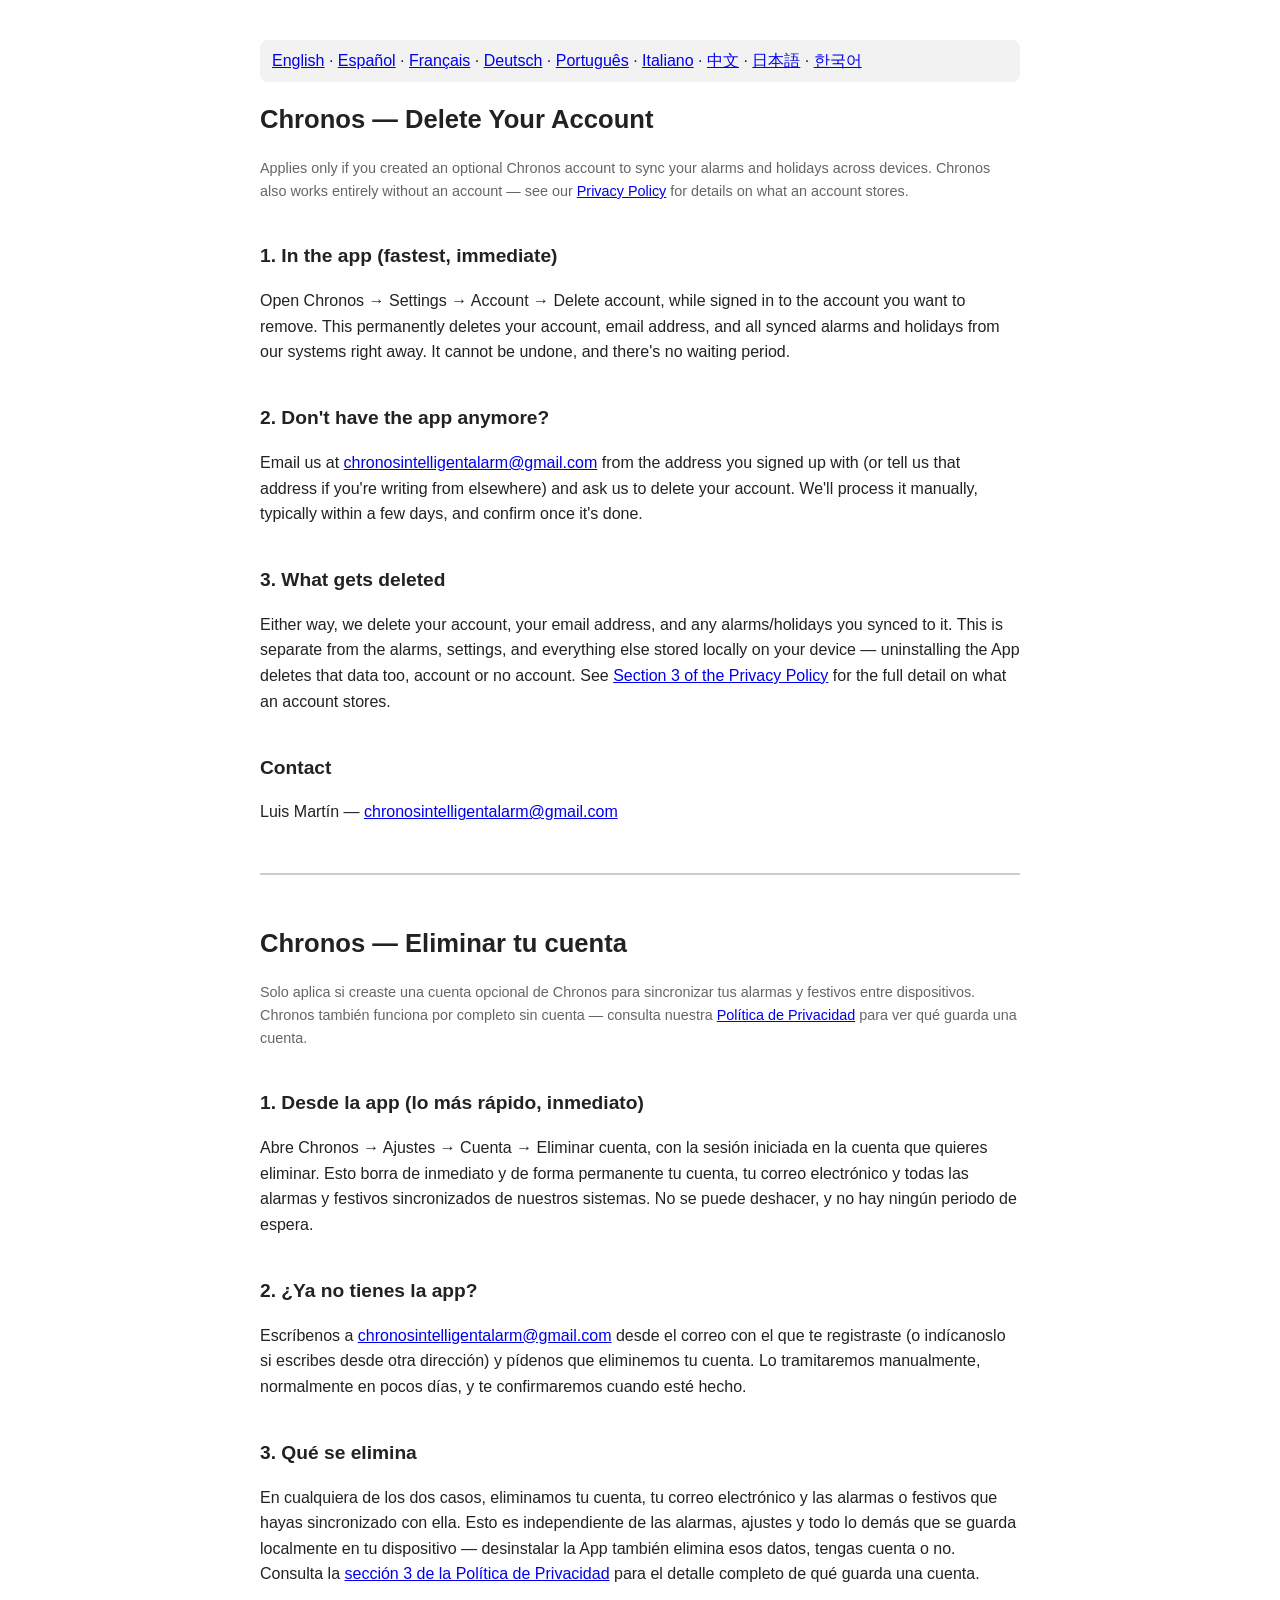
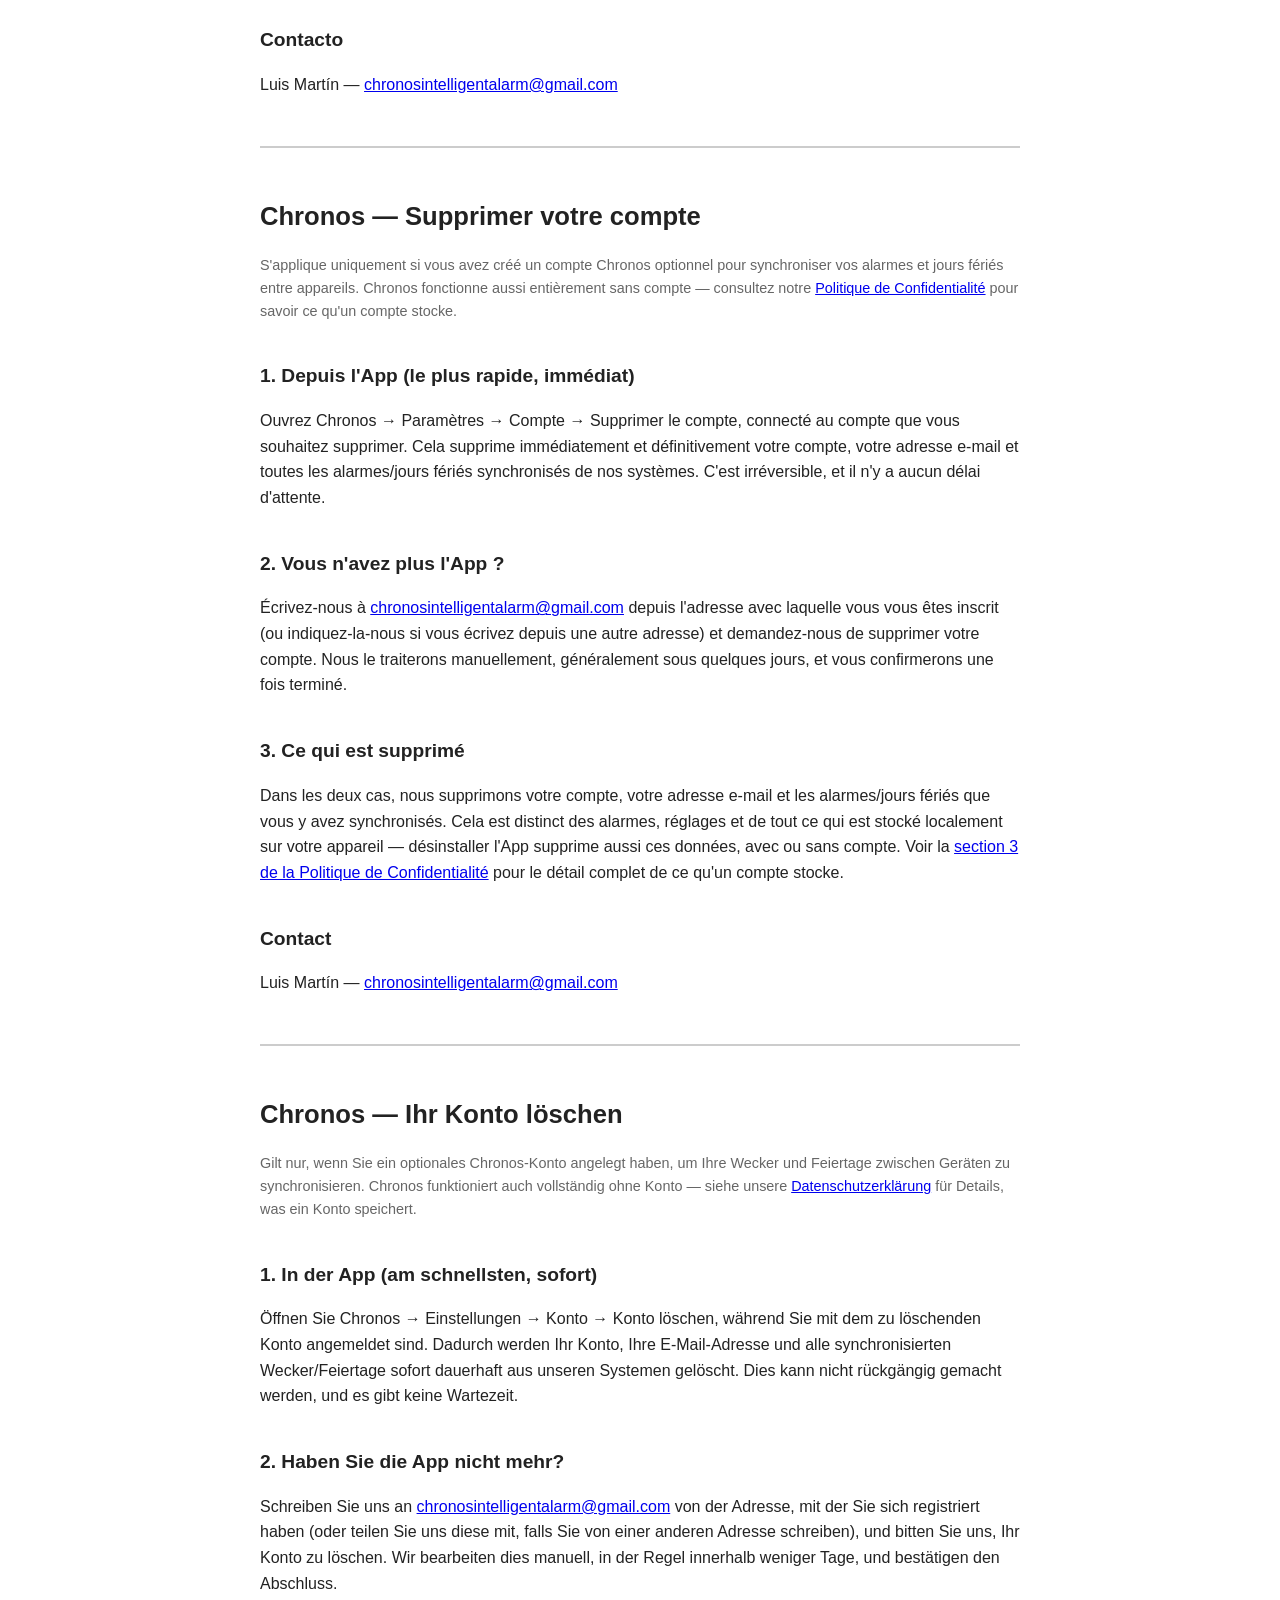
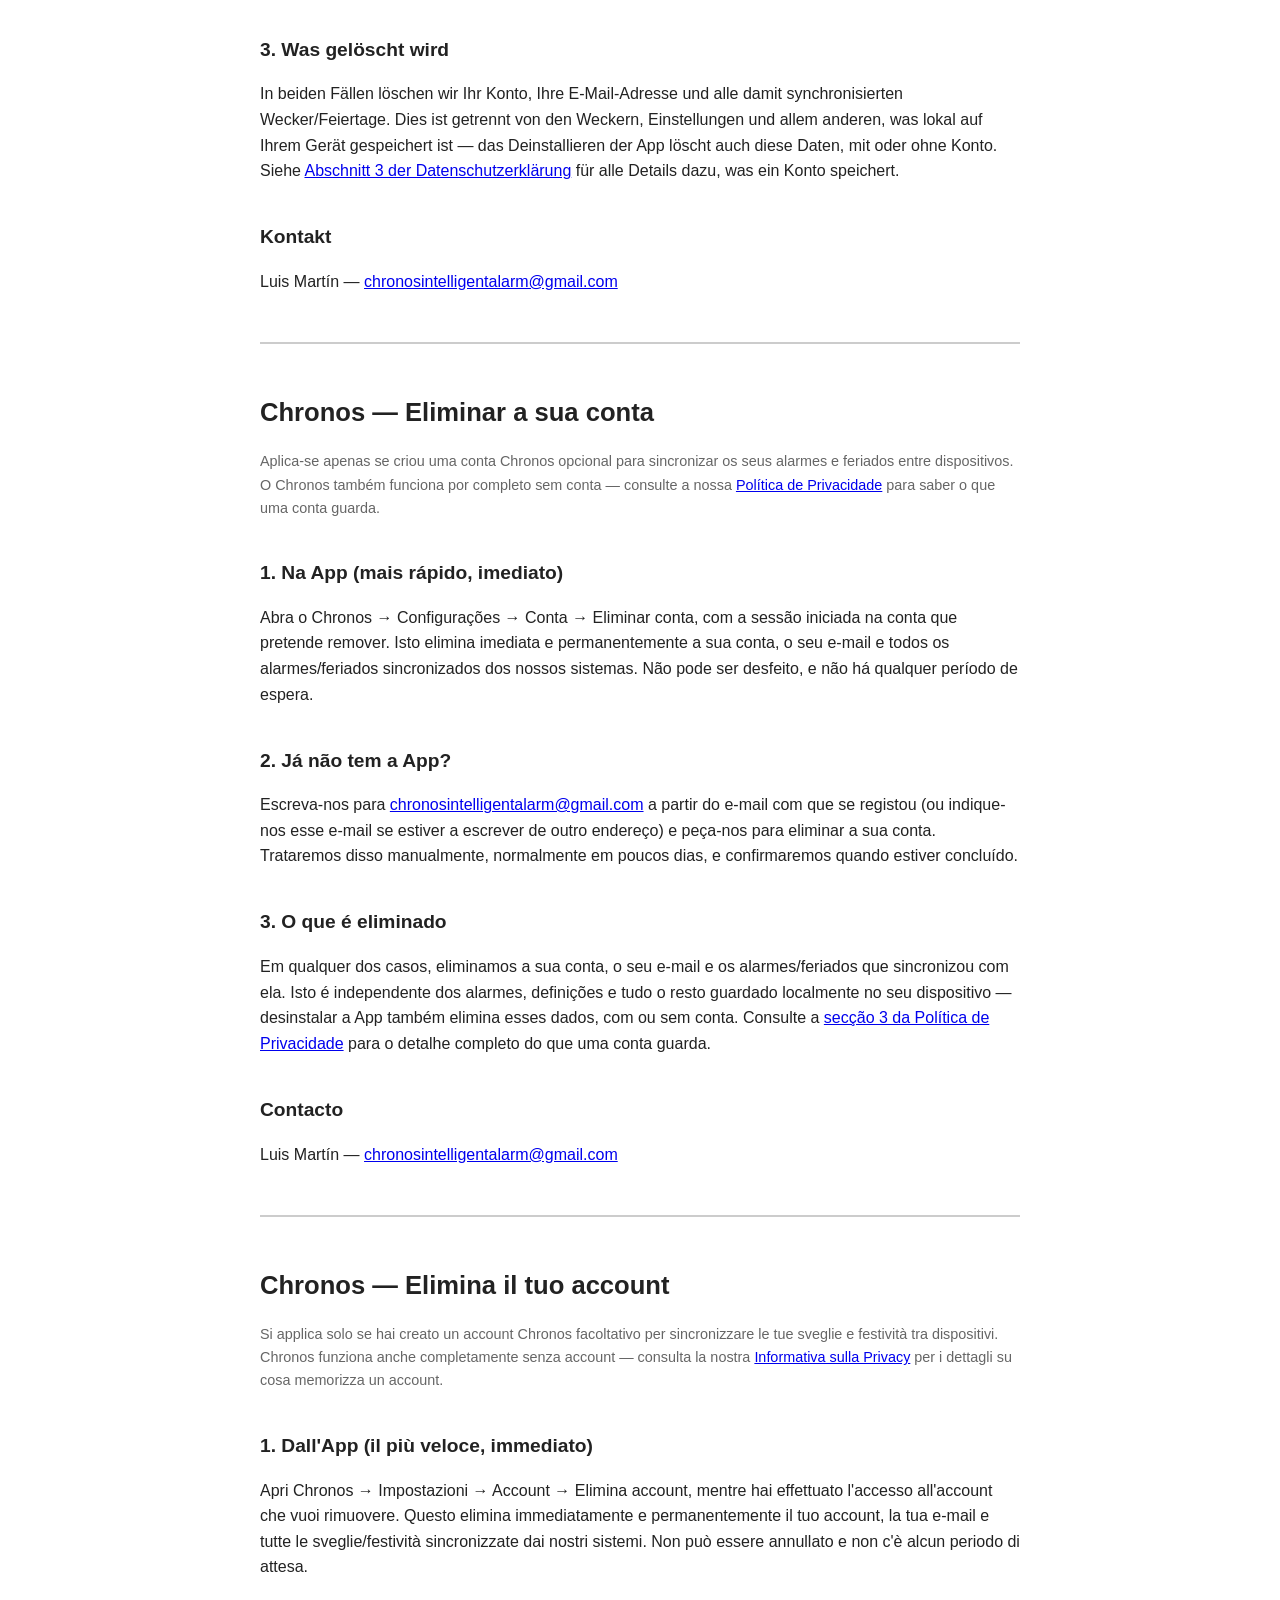
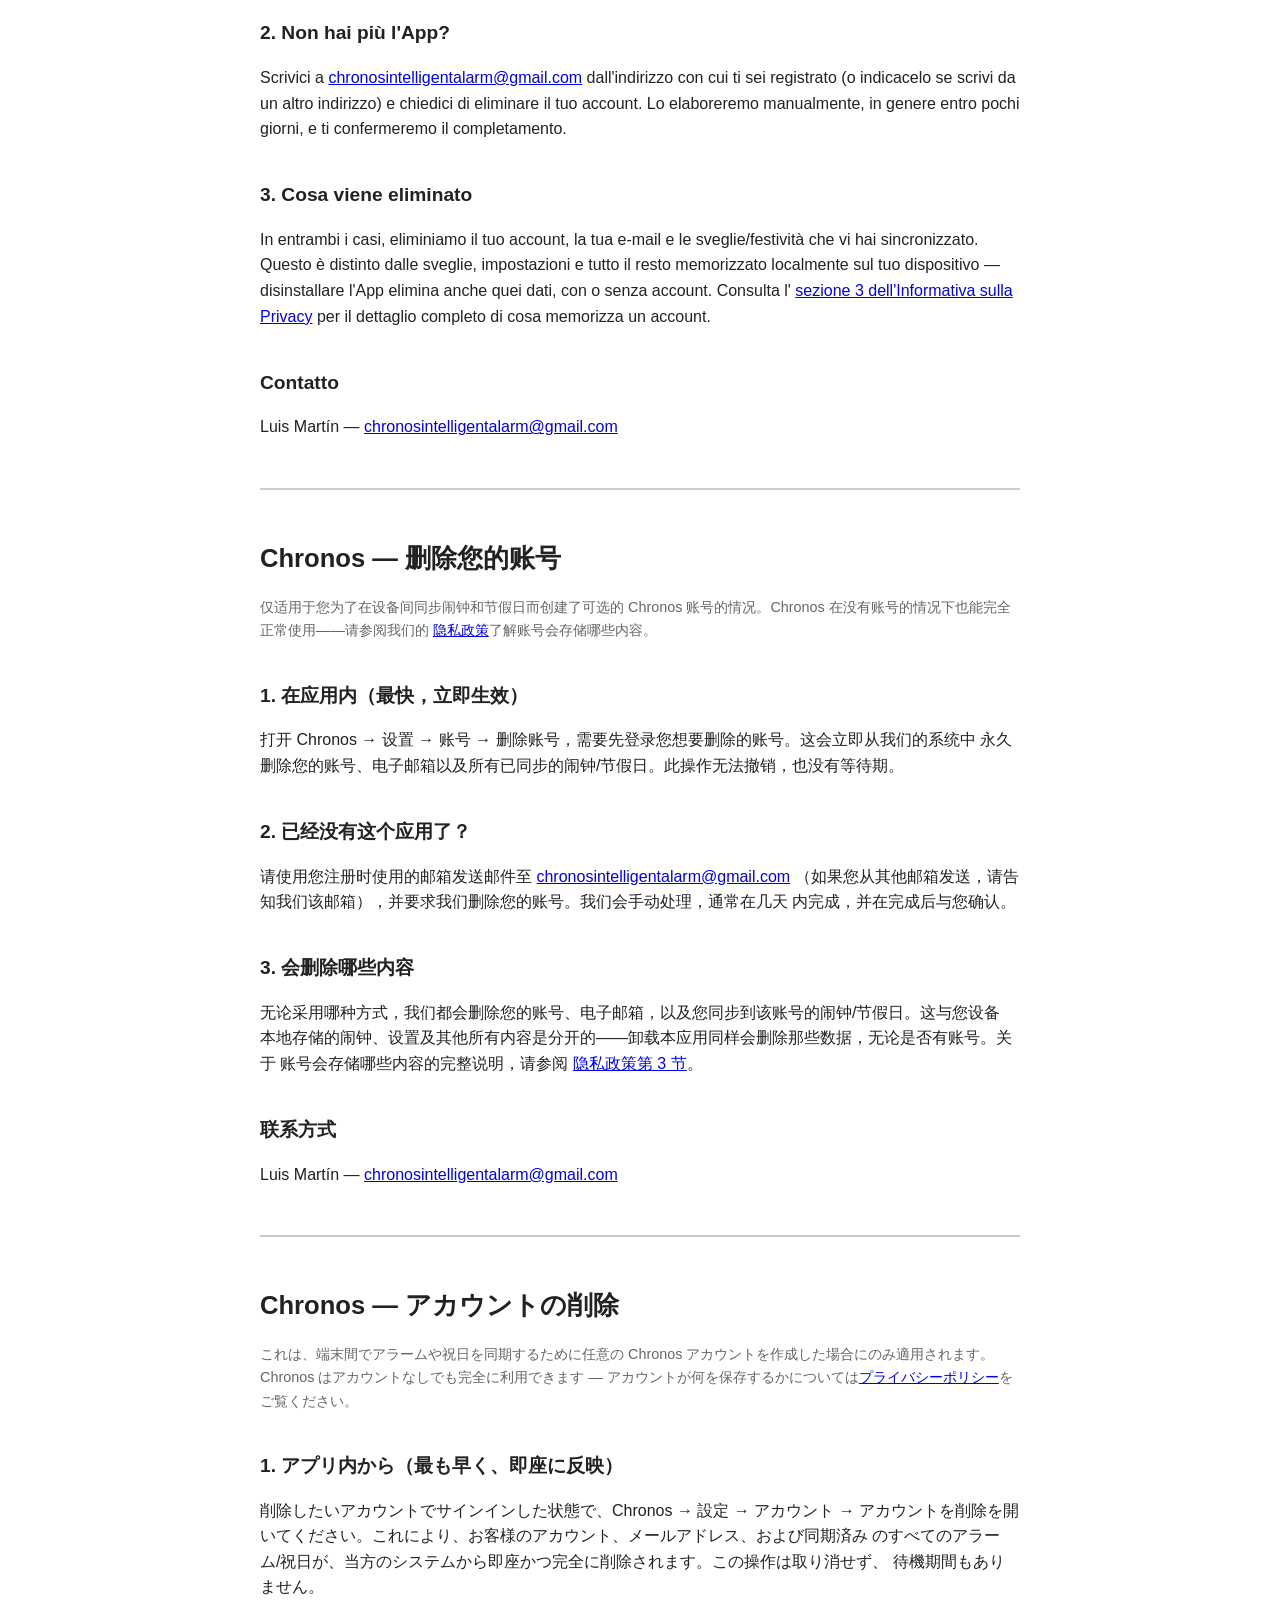
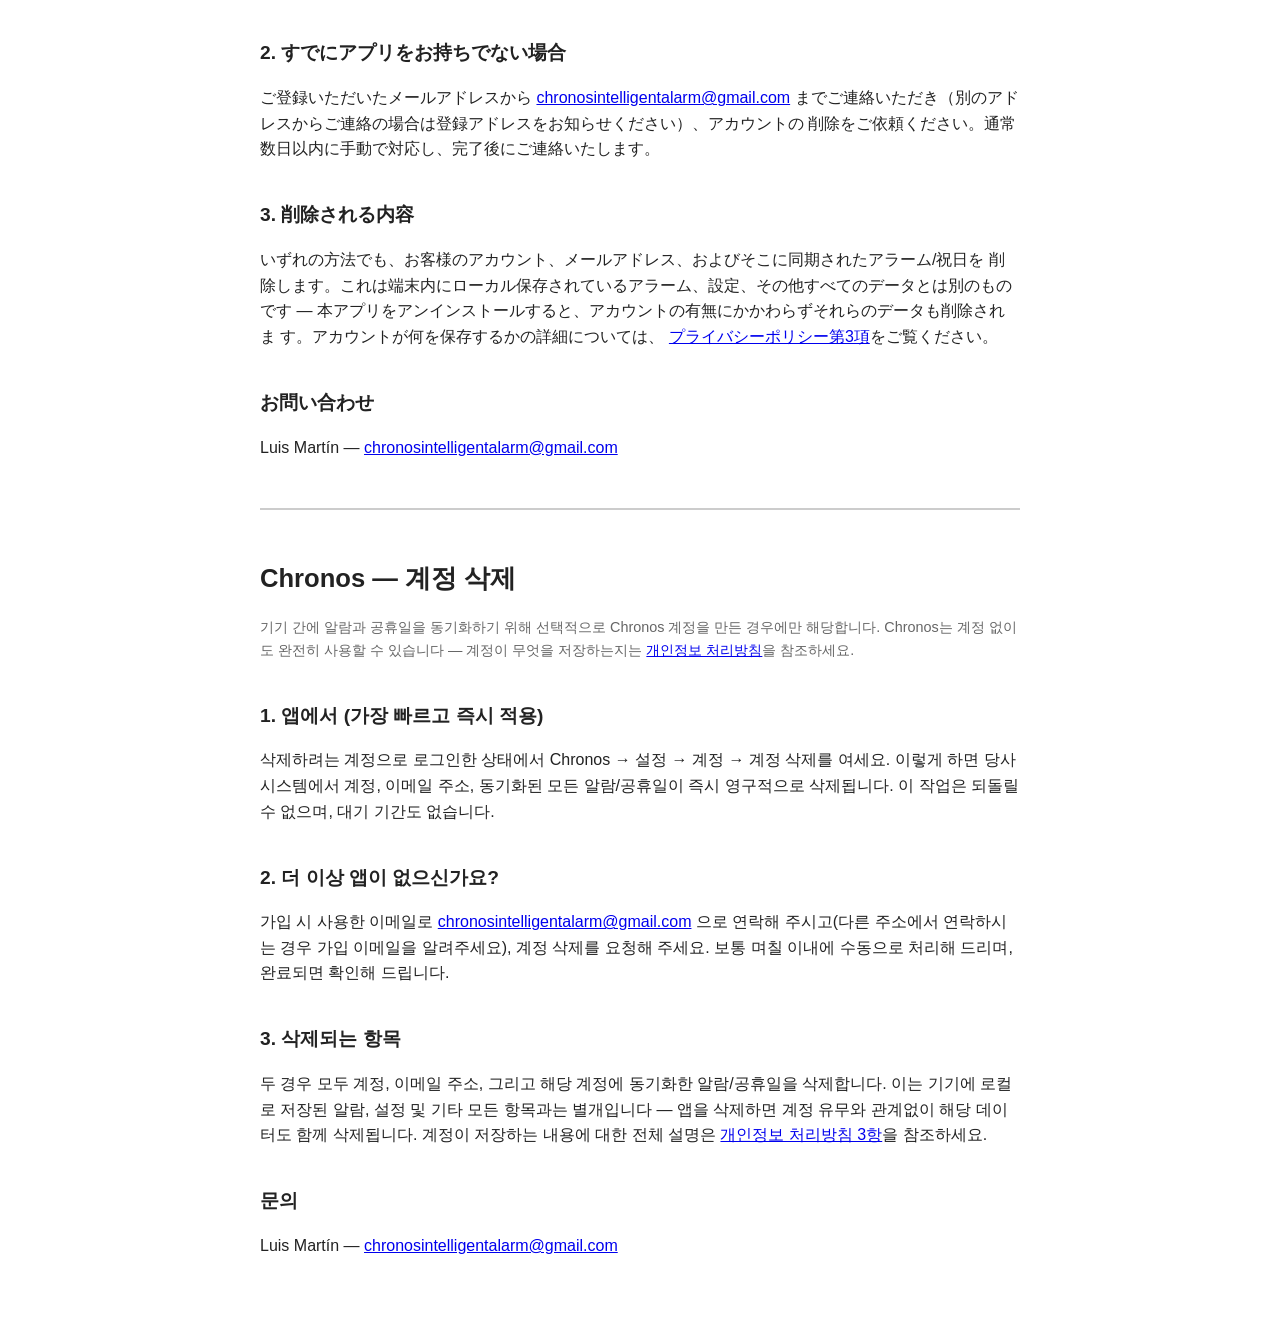
==== delete-account.html @ 92b8c041 "Add account-deletion instructions page (all 9 languages) For Play Console's 'account deletion URL' D" ====
<!DOCTYPE html>
<html lang="en">
<head>
<meta charset="utf-8">
<meta name="viewport" content="width=device-width, initial-scale=1">
<title>Chronos — Delete Your Account</title>
<style>
  body { font-family: -apple-system, "Segoe UI", Roboto, "Hiragino Sans", "Noto Sans CJK SC", sans-serif;
         max-width: 760px; margin: 0 auto; padding: 24px 16px 64px; line-height: 1.6; color: #222; }
  h1 { font-size: 1.6em; } h2 { font-size: 1.2em; margin-top: 2em; }
  .lang-nav { background: #f2f2f2; padding: 8px 12px; border-radius: 8px; position: sticky; top: 0; }
  hr.divider { margin: 48px 0; border: none; border-top: 2px solid #ccc; }
  .muted { color: #666; font-size: 0.9em; }
</style>
</head>
<body>

<p class="lang-nav">
  <a href="#en">English</a> · <a href="#es">Español</a> · <a href="#fr">Français</a> ·
  <a href="#de">Deutsch</a> · <a href="#pt">Português</a> · <a href="#it">Italiano</a> ·
  <a href="#zh">中文</a> · <a href="#ja">日本語</a> · <a href="#ko">한국어</a>
</p>

<!-- ============================== EN ============================== -->
<h1 id="en">Chronos — Delete Your Account</h1>
<p class="muted">Applies only if you created an optional Chronos account to sync your alarms and
holidays across devices. Chronos also works entirely without an account — see our
<a href="./">Privacy Policy</a> for details on what an account stores.</p>

<h2>1. In the app (fastest, immediate)</h2>
<p>Open Chronos → Settings → Account → Delete account, while signed in to the account you want to
remove. This permanently deletes your account, email address, and all synced alarms and holidays
from our systems right away. It cannot be undone, and there's no waiting period.</p>

<h2>2. Don't have the app anymore?</h2>
<p>Email us at <a href="mailto:chronosintelligentalarm@gmail.com">chronosintelligentalarm@gmail.com</a>
from the address you signed up with (or tell us that address if you're writing from elsewhere) and
ask us to delete your account. We'll process it manually, typically within a few days, and confirm
once it's done.</p>

<h2>3. What gets deleted</h2>
<p>Either way, we delete your account, your email address, and any alarms/holidays you synced to
it. This is separate from the alarms, settings, and everything else stored locally on your
device — uninstalling the App deletes that data too, account or no account. See
<a href="./">Section 3 of the Privacy Policy</a> for the full detail on what an account stores.</p>

<h2>Contact</h2>
<p>Luis Martín — <a href="mailto:chronosintelligentalarm@gmail.com">chronosintelligentalarm@gmail.com</a></p>

<hr class="divider">

<!-- ============================== ES ============================== -->
<h1 id="es">Chronos — Eliminar tu cuenta</h1>
<p class="muted">Solo aplica si creaste una cuenta opcional de Chronos para sincronizar tus
alarmas y festivos entre dispositivos. Chronos también funciona por completo sin cuenta — consulta
nuestra <a href="./">Política de Privacidad</a> para ver qué guarda una cuenta.</p>

<h2>1. Desde la app (lo más rápido, inmediato)</h2>
<p>Abre Chronos → Ajustes → Cuenta → Eliminar cuenta, con la sesión iniciada en la cuenta que
quieres eliminar. Esto borra de inmediato y de forma permanente tu cuenta, tu correo electrónico y
todas las alarmas y festivos sincronizados de nuestros sistemas. No se puede deshacer, y no hay
ningún periodo de espera.</p>

<h2>2. ¿Ya no tienes la app?</h2>
<p>Escríbenos a <a href="mailto:chronosintelligentalarm@gmail.com">chronosintelligentalarm@gmail.com</a>
desde el correo con el que te registraste (o indícanoslo si escribes desde otra dirección) y
pídenos que eliminemos tu cuenta. Lo tramitaremos manualmente, normalmente en pocos días, y te
confirmaremos cuando esté hecho.</p>

<h2>3. Qué se elimina</h2>
<p>En cualquiera de los dos casos, eliminamos tu cuenta, tu correo electrónico y las alarmas o
festivos que hayas sincronizado con ella. Esto es independiente de las alarmas, ajustes y todo lo
demás que se guarda localmente en tu dispositivo — desinstalar la App también elimina esos datos,
tengas cuenta o no. Consulta la
<a href="./">sección 3 de la Política de Privacidad</a> para el detalle completo de qué guarda una
cuenta.</p>

<h2>Contacto</h2>
<p>Luis Martín — <a href="mailto:chronosintelligentalarm@gmail.com">chronosintelligentalarm@gmail.com</a></p>

<hr class="divider">

<!-- ============================== FR ============================== -->
<h1 id="fr">Chronos — Supprimer votre compte</h1>
<p class="muted">S'applique uniquement si vous avez créé un compte Chronos optionnel pour
synchroniser vos alarmes et jours fériés entre appareils. Chronos fonctionne aussi entièrement
sans compte — consultez notre <a href="./">Politique de Confidentialité</a> pour savoir ce qu'un
compte stocke.</p>

<h2>1. Depuis l'App (le plus rapide, immédiat)</h2>
<p>Ouvrez Chronos → Paramètres → Compte → Supprimer le compte, connecté au compte que vous
souhaitez supprimer. Cela supprime immédiatement et définitivement votre compte, votre adresse
e-mail et toutes les alarmes/jours fériés synchronisés de nos systèmes. C'est irréversible, et il
n'y a aucun délai d'attente.</p>

<h2>2. Vous n'avez plus l'App ?</h2>
<p>Écrivez-nous à <a href="mailto:chronosintelligentalarm@gmail.com">chronosintelligentalarm@gmail.com</a>
depuis l'adresse avec laquelle vous vous êtes inscrit (ou indiquez-la-nous si vous écrivez depuis
une autre adresse) et demandez-nous de supprimer votre compte. Nous le traiterons manuellement,
généralement sous quelques jours, et vous confirmerons une fois terminé.</p>

<h2>3. Ce qui est supprimé</h2>
<p>Dans les deux cas, nous supprimons votre compte, votre adresse e-mail et les alarmes/jours
fériés que vous y avez synchronisés. Cela est distinct des alarmes, réglages et de tout ce qui est
stocké localement sur votre appareil — désinstaller l'App supprime aussi ces données, avec ou sans
compte. Voir la
<a href="./">section 3 de la Politique de Confidentialité</a> pour le détail complet de ce qu'un
compte stocke.</p>

<h2>Contact</h2>
<p>Luis Martín — <a href="mailto:chronosintelligentalarm@gmail.com">chronosintelligentalarm@gmail.com</a></p>

<hr class="divider">

<!-- ============================== DE ============================== -->
<h1 id="de">Chronos — Ihr Konto löschen</h1>
<p class="muted">Gilt nur, wenn Sie ein optionales Chronos-Konto angelegt haben, um Ihre Wecker
und Feiertage zwischen Geräten zu synchronisieren. Chronos funktioniert auch vollständig ohne
Konto — siehe unsere <a href="./">Datenschutzerklärung</a> für Details, was ein Konto speichert.</p>

<h2>1. In der App (am schnellsten, sofort)</h2>
<p>Öffnen Sie Chronos → Einstellungen → Konto → Konto löschen, während Sie mit dem zu löschenden
Konto angemeldet sind. Dadurch werden Ihr Konto, Ihre E-Mail-Adresse und alle synchronisierten
Wecker/Feiertage sofort dauerhaft aus unseren Systemen gelöscht. Dies kann nicht rückgängig gemacht
werden, und es gibt keine Wartezeit.</p>

<h2>2. Haben Sie die App nicht mehr?</h2>
<p>Schreiben Sie uns an <a href="mailto:chronosintelligentalarm@gmail.com">chronosintelligentalarm@gmail.com</a>
von der Adresse, mit der Sie sich registriert haben (oder teilen Sie uns diese mit, falls Sie von
einer anderen Adresse schreiben), und bitten Sie uns, Ihr Konto zu löschen. Wir bearbeiten dies
manuell, in der Regel innerhalb weniger Tage, und bestätigen den Abschluss.</p>

<h2>3. Was gelöscht wird</h2>
<p>In beiden Fällen löschen wir Ihr Konto, Ihre E-Mail-Adresse und alle damit synchronisierten
Wecker/Feiertage. Dies ist getrennt von den Weckern, Einstellungen und allem anderen, was lokal
auf Ihrem Gerät gespeichert ist — das Deinstallieren der App löscht auch diese Daten, mit oder ohne
Konto. Siehe
<a href="./">Abschnitt 3 der Datenschutzerklärung</a> für alle Details dazu, was ein Konto
speichert.</p>

<h2>Kontakt</h2>
<p>Luis Martín — <a href="mailto:chronosintelligentalarm@gmail.com">chronosintelligentalarm@gmail.com</a></p>

<hr class="divider">

<!-- ============================== PT ============================== -->
<h1 id="pt">Chronos — Eliminar a sua conta</h1>
<p class="muted">Aplica-se apenas se criou uma conta Chronos opcional para sincronizar os seus
alarmes e feriados entre dispositivos. O Chronos também funciona por completo sem conta — consulte
a nossa <a href="./">Política de Privacidade</a> para saber o que uma conta guarda.</p>

<h2>1. Na App (mais rápido, imediato)</h2>
<p>Abra o Chronos → Configurações → Conta → Eliminar conta, com a sessão iniciada na conta que
pretende remover. Isto elimina imediata e permanentemente a sua conta, o seu e-mail e todos os
alarmes/feriados sincronizados dos nossos sistemas. Não pode ser desfeito, e não há qualquer
período de espera.</p>

<h2>2. Já não tem a App?</h2>
<p>Escreva-nos para <a href="mailto:chronosintelligentalarm@gmail.com">chronosintelligentalarm@gmail.com</a>
a partir do e-mail com que se registou (ou indique-nos esse e-mail se estiver a escrever de outro
endereço) e peça-nos para eliminar a sua conta. Trataremos disso manualmente, normalmente em
poucos dias, e confirmaremos quando estiver concluído.</p>

<h2>3. O que é eliminado</h2>
<p>Em qualquer dos casos, eliminamos a sua conta, o seu e-mail e os alarmes/feriados que
sincronizou com ela. Isto é independente dos alarmes, definições e tudo o resto guardado
localmente no seu dispositivo — desinstalar a App também elimina esses dados, com ou sem conta.
Consulte a
<a href="./">secção 3 da Política de Privacidade</a> para o detalhe completo do que uma conta
guarda.</p>

<h2>Contacto</h2>
<p>Luis Martín — <a href="mailto:chronosintelligentalarm@gmail.com">chronosintelligentalarm@gmail.com</a></p>

<hr class="divider">

<!-- ============================== IT ============================== -->
<h1 id="it">Chronos — Elimina il tuo account</h1>
<p class="muted">Si applica solo se hai creato un account Chronos facoltativo per sincronizzare le
tue sveglie e festività tra dispositivi. Chronos funziona anche completamente senza account —
consulta la nostra <a href="./">Informativa sulla Privacy</a> per i dettagli su cosa memorizza un
account.</p>

<h2>1. Dall'App (il più veloce, immediato)</h2>
<p>Apri Chronos → Impostazioni → Account → Elimina account, mentre hai effettuato l'accesso
all'account che vuoi rimuovere. Questo elimina immediatamente e permanentemente il tuo account, la
tua e-mail e tutte le sveglie/festività sincronizzate dai nostri sistemi. Non può essere annullato
e non c'è alcun periodo di attesa.</p>

<h2>2. Non hai più l'App?</h2>
<p>Scrivici a <a href="mailto:chronosintelligentalarm@gmail.com">chronosintelligentalarm@gmail.com</a>
dall'indirizzo con cui ti sei registrato (o indicacelo se scrivi da un altro indirizzo) e chiedici
di eliminare il tuo account. Lo elaboreremo manualmente, in genere entro pochi giorni, e ti
confermeremo il completamento.</p>

<h2>3. Cosa viene eliminato</h2>
<p>In entrambi i casi, eliminiamo il tuo account, la tua e-mail e le sveglie/festività che vi hai
sincronizzato. Questo è distinto dalle sveglie, impostazioni e tutto il resto memorizzato
localmente sul tuo dispositivo — disinstallare l'App elimina anche quei dati, con o senza account.
Consulta l'
<a href="./">sezione 3 dell'Informativa sulla Privacy</a> per il dettaglio completo di cosa
memorizza un account.</p>

<h2>Contatto</h2>
<p>Luis Martín — <a href="mailto:chronosintelligentalarm@gmail.com">chronosintelligentalarm@gmail.com</a></p>

<hr class="divider">

<!-- ============================== ZH ============================== -->
<h1 id="zh">Chronos — 删除您的账号</h1>
<p class="muted">仅适用于您为了在设备间同步闹钟和节假日而创建了可选的 Chronos
账号的情况。Chronos 在没有账号的情况下也能完全正常使用——请参阅我们的
<a href="./">隐私政策</a>了解账号会存储哪些内容。</p>

<h2>1. 在应用内（最快，立即生效）</h2>
<p>打开 Chronos → 设置 → 账号 → 删除账号，需要先登录您想要删除的账号。这会立即从我们的系统中
永久删除您的账号、电子邮箱以及所有已同步的闹钟/节假日。此操作无法撤销，也没有等待期。</p>

<h2>2. 已经没有这个应用了？</h2>
<p>请使用您注册时使用的邮箱发送邮件至
<a href="mailto:chronosintelligentalarm@gmail.com">chronosintelligentalarm@gmail.com</a>
（如果您从其他邮箱发送，请告知我们该邮箱），并要求我们删除您的账号。我们会手动处理，通常在几天
内完成，并在完成后与您确认。</p>

<h2>3. 会删除哪些内容</h2>
<p>无论采用哪种方式，我们都会删除您的账号、电子邮箱，以及您同步到该账号的闹钟/节假日。这与您设备
本地存储的闹钟、设置及其他所有内容是分开的——卸载本应用同样会删除那些数据，无论是否有账号。关于
账号会存储哪些内容的完整说明，请参阅
<a href="./">隐私政策第 3 节</a>。</p>

<h2>联系方式</h2>
<p>Luis Martín — <a href="mailto:chronosintelligentalarm@gmail.com">chronosintelligentalarm@gmail.com</a></p>

<hr class="divider">

<!-- ============================== JA ============================== -->
<h1 id="ja">Chronos — アカウントの削除</h1>
<p class="muted">これは、端末間でアラームや祝日を同期するために任意の Chronos
アカウントを作成した場合にのみ適用されます。Chronos はアカウントなしでも完全に利用できます —
アカウントが何を保存するかについては<a href="./">プライバシーポリシー</a>をご覧ください。</p>

<h2>1. アプリ内から（最も早く、即座に反映）</h2>
<p>削除したいアカウントでサインインした状態で、Chronos → 設定 → アカウント →
アカウントを削除を開いてください。これにより、お客様のアカウント、メールアドレス、および同期済み
のすべてのアラーム/祝日が、当方のシステムから即座かつ完全に削除されます。この操作は取り消せず、
待機期間もありません。</p>

<h2>2. すでにアプリをお持ちでない場合</h2>
<p>ご登録いただいたメールアドレスから
<a href="mailto:chronosintelligentalarm@gmail.com">chronosintelligentalarm@gmail.com</a>
までご連絡いただき（別のアドレスからご連絡の場合は登録アドレスをお知らせください）、アカウントの
削除をご依頼ください。通常数日以内に手動で対応し、完了後にご連絡いたします。</p>

<h2>3. 削除される内容</h2>
<p>いずれの方法でも、お客様のアカウント、メールアドレス、およびそこに同期されたアラーム/祝日を
削除します。これは端末内にローカル保存されているアラーム、設定、その他すべてのデータとは別のもの
です — 本アプリをアンインストールすると、アカウントの有無にかかわらずそれらのデータも削除されま
す。アカウントが何を保存するかの詳細については、
<a href="./">プライバシーポリシー第3項</a>をご覧ください。</p>

<h2>お問い合わせ</h2>
<p>Luis Martín — <a href="mailto:chronosintelligentalarm@gmail.com">chronosintelligentalarm@gmail.com</a></p>

<hr class="divider">

<!-- ============================== KO ============================== -->
<h1 id="ko">Chronos — 계정 삭제</h1>
<p class="muted">기기 간에 알람과 공휴일을 동기화하기 위해 선택적으로 Chronos 계정을 만든
경우에만 해당합니다. Chronos는 계정 없이도 완전히 사용할 수 있습니다 — 계정이 무엇을 저장하는지는
<a href="./">개인정보 처리방침</a>을 참조하세요.</p>

<h2>1. 앱에서 (가장 빠르고 즉시 적용)</h2>
<p>삭제하려는 계정으로 로그인한 상태에서 Chronos → 설정 → 계정 → 계정 삭제를 여세요. 이렇게
하면 당사 시스템에서 계정, 이메일 주소, 동기화된 모든 알람/공휴일이 즉시 영구적으로 삭제됩니다.
이 작업은 되돌릴 수 없으며, 대기 기간도 없습니다.</p>

<h2>2. 더 이상 앱이 없으신가요?</h2>
<p>가입 시 사용한 이메일로
<a href="mailto:chronosintelligentalarm@gmail.com">chronosintelligentalarm@gmail.com</a>
으로 연락해 주시고(다른 주소에서 연락하시는 경우 가입 이메일을 알려주세요), 계정 삭제를
요청해 주세요. 보통 며칠 이내에 수동으로 처리해 드리며, 완료되면 확인해 드립니다.</p>

<h2>3. 삭제되는 항목</h2>
<p>두 경우 모두 계정, 이메일 주소, 그리고 해당 계정에 동기화한 알람/공휴일을 삭제합니다. 이는
기기에 로컬로 저장된 알람, 설정 및 기타 모든 항목과는 별개입니다 — 앱을 삭제하면 계정 유무와
관계없이 해당 데이터도 함께 삭제됩니다. 계정이 저장하는 내용에 대한 전체 설명은
<a href="./">개인정보 처리방침 3항</a>을 참조하세요.</p>

<h2>문의</h2>
<p>Luis Martín — <a href="mailto:chronosintelligentalarm@gmail.com">chronosintelligentalarm@gmail.com</a></p>

</body>
</html>
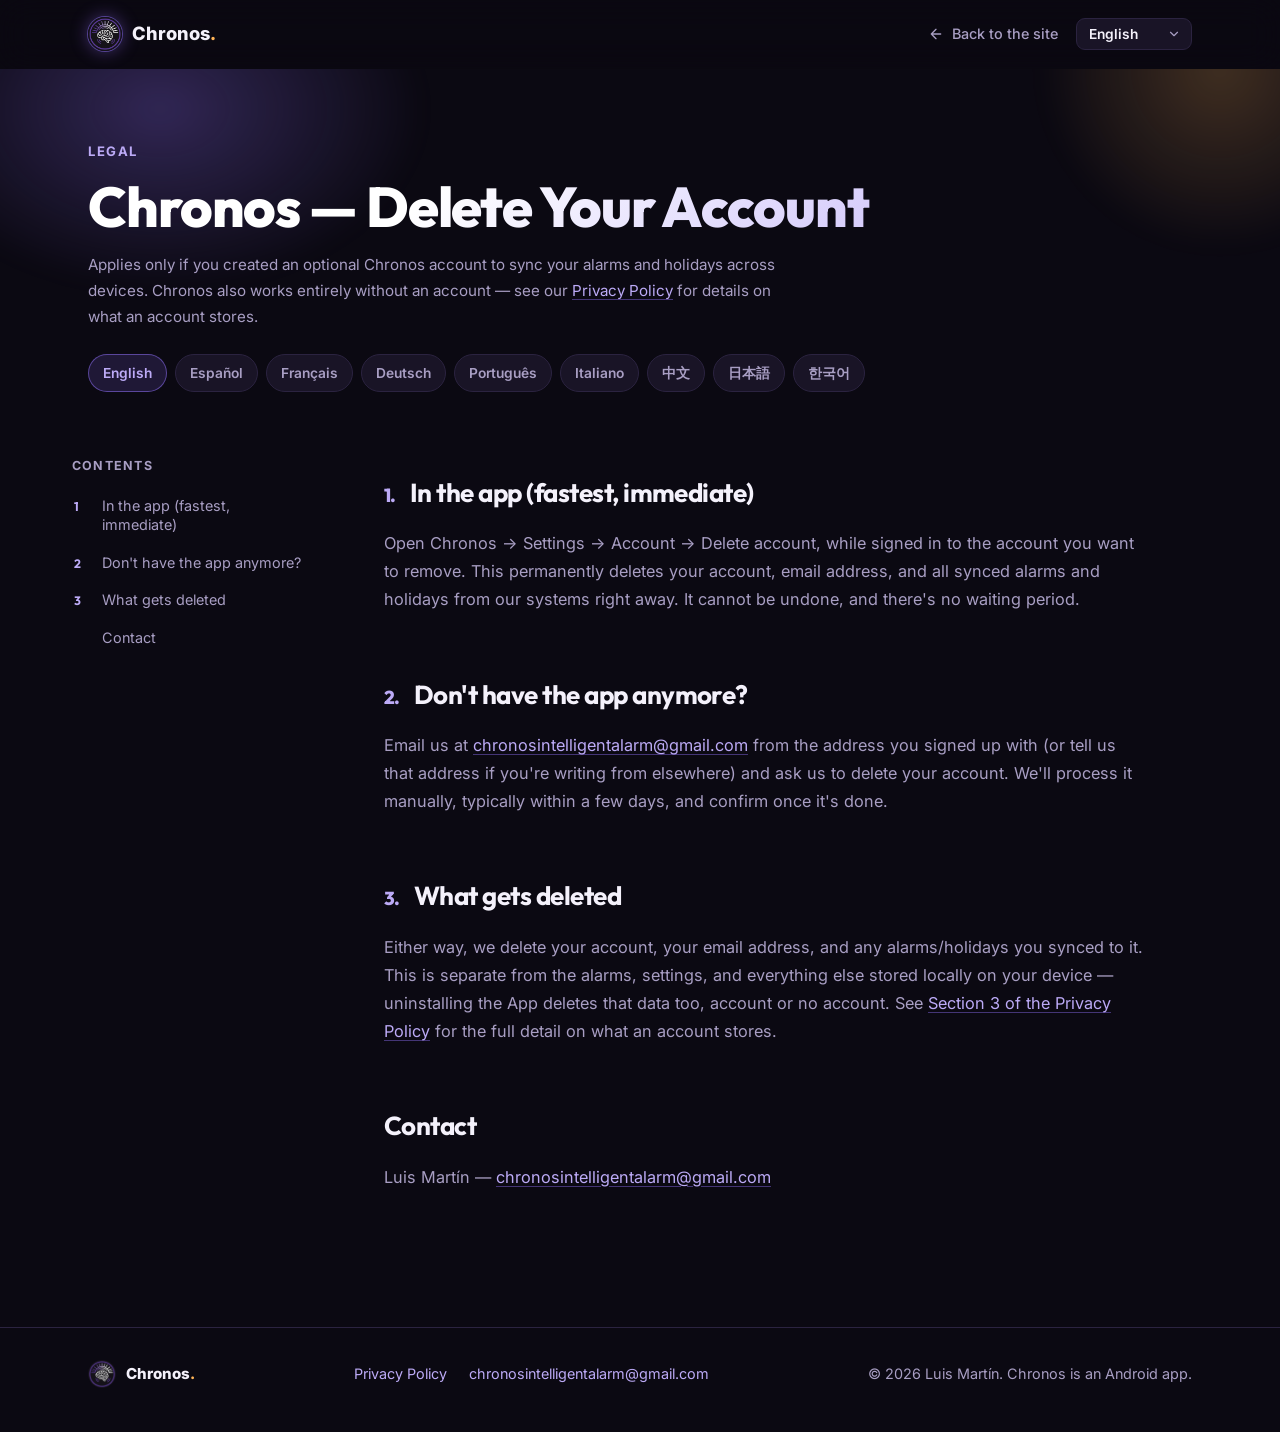
==== commit a7a234ca: "Redesign legal pages to match chronosintelligentalarm.com Apply the main site's visual system (token" ====
--- a/delete-account.html
+++ b/delete-account.html
@@ -4,23 +4,60 @@
 <meta charset="utf-8">
 <meta name="viewport" content="width=device-width, initial-scale=1">
 <title>Chronos — Delete Your Account</title>
-<style>
-  body { font-family: -apple-system, "Segoe UI", Roboto, "Hiragino Sans", "Noto Sans CJK SC", sans-serif;
-         max-width: 760px; margin: 0 auto; padding: 24px 16px 64px; line-height: 1.6; color: #222; }
-  h1 { font-size: 1.6em; } h2 { font-size: 1.2em; margin-top: 2em; }
-  .lang-nav { background: #f2f2f2; padding: 8px 12px; border-radius: 8px; position: sticky; top: 0; }
-  hr.divider { margin: 48px 0; border: none; border-top: 2px solid #ccc; }
-  .muted { color: #666; font-size: 0.9em; }
-</style>
+<meta name="description" content="How to delete your optional Chronos account and the data synced to it.">
+<meta name="theme-color" content="#0b0912">
+<link rel="icon" type="image/png" href="assets/favicon.png">
+<link rel="stylesheet" href="legal.css">
+<script src="legal.js"></script>
+<link rel="preconnect" href="https://fonts.googleapis.com">
+<link rel="preconnect" href="https://fonts.gstatic.com" crossorigin>
+<link href="https://fonts.googleapis.com/css2?family=Inter:wght@400;500;600;700;800&family=Outfit:wght@600;700;800&display=swap" rel="stylesheet">
 </head>
 <body>
 
-<p class="lang-nav">
-  <a href="#en">English</a> · <a href="#es">Español</a> · <a href="#fr">Français</a> ·
-  <a href="#de">Deutsch</a> · <a href="#pt">Português</a> · <a href="#it">Italiano</a> ·
-  <a href="#zh">中文</a> · <a href="#ja">日本語</a> · <a href="#ko">한국어</a>
-</p>
-
+<header id="top" class="top">
+  <div class="wrap top-row">
+    <a class="brand" href="https://chronosintelligentalarm.com/">
+      <img src="assets/logo.png" alt="" width="34" height="34">
+      <span>Chronos<span class="dot">.</span></span>
+    </a>
+    <div class="top-right">
+      <a class="back" href="https://chronosintelligentalarm.com/">
+        <svg viewBox="0 0 24 24" fill="none" stroke="currentColor" stroke-width="2" stroke-linecap="round" stroke-linejoin="round" aria-hidden="true"><path d="M19 12H5M12 19l-7-7 7-7"></path></svg>
+        <span class="back-text"><span data-l="en">Back to the site</span><span data-l="es">Volver a la web</span><span data-l="fr">Retour au site</span><span data-l="de">Zurück zur Website</span><span data-l="pt">Voltar ao site</span><span data-l="it">Torna al sito</span><span data-l="zh">返回网站</span><span data-l="ja">サイトに戻る</span><span data-l="ko">사이트로 돌아가기</span></span>
+      </a>
+      <label class="lang-select">
+        <span class="sr-only">Language</span>
+        <select id="lang-select"><option value="en" lang="en">English</option><option value="es" lang="es">Español</option><option value="fr" lang="fr">Français</option><option value="de" lang="de">Deutsch</option><option value="pt" lang="pt">Português</option><option value="it" lang="it">Italiano</option><option value="zh" lang="zh">中文</option><option value="ja" lang="ja">日本語</option><option value="ko" lang="ko">한국어</option></select>
+        <svg viewBox="0 0 24 24" fill="none" stroke="currentColor" stroke-width="2" stroke-linecap="round" stroke-linejoin="round" aria-hidden="true"><path d="M6 9l6 6 6-6"></path></svg>
+      </label>
+    </div>
+  </div>
+</header>
+
+<main>
+  <section class="hero">
+    <div class="glow" aria-hidden="true"></div>
+    <div class="glow-b" aria-hidden="true"></div>
+    <div class="wrap hero-inner">
+      <div class="kicker">Legal</div>
+      <div class="hero-slot" id="hero-slot"></div>
+      <nav class="langs" aria-label="Language"><a href="#en" hreflang="en" lang="en">English</a><a href="#es" hreflang="es" lang="es">Español</a><a href="#fr" hreflang="fr" lang="fr">Français</a><a href="#de" hreflang="de" lang="de">Deutsch</a><a href="#pt" hreflang="pt" lang="pt">Português</a><a href="#it" hreflang="it" lang="it">Italiano</a><a href="#zh" hreflang="zh" lang="zh">中文</a><a href="#ja" hreflang="ja" lang="ja">日本語</a><a href="#ko" hreflang="ko" lang="ko">한국어</a></nav>
+    </div>
+  </section>
+
+  <div class="wrap layout">
+    <aside class="side">
+      <nav class="toc" aria-label="Contents">
+        <div class="toc-label"><span data-l="en">Contents</span><span data-l="es">Contenido</span><span data-l="fr">Sommaire</span><span data-l="de">Inhalt</span><span data-l="pt">Conteúdo</span><span data-l="it">Indice</span><span data-l="zh">目录</span><span data-l="ja">目次</span><span data-l="ko">목차</span></div>
+        <div class="toc-links" id="toc-links"></div>
+      </nav>
+    </aside>
+    <article class="doc" id="doc">
+<!-- LEGAL:BEGIN — Legal text, copied verbatim from the Chronos repo (docs/legal/). To republish,
+     replace everything between LEGAL:BEGIN and LEGAL:END with the updated language blocks
+     (<h1 id="en"> … <h1 id="ko"> …). The design is applied by legal.css / legal.js at runtime;
+     do not edit the text here. -->
 <!-- ============================== EN ============================== -->
 <h1 id="en">Chronos — Delete Your Account</h1>
 <p class="muted">Applies only if you created an optional Chronos account to sync your alarms and
@@ -288,6 +325,24 @@
 
 <h2>문의</h2>
 <p>Luis Martín — <a href="mailto:chronosintelligentalarm@gmail.com">chronosintelligentalarm@gmail.com</a></p>
+<!-- LEGAL:END -->
+    </article>
+  </div>
+</main>
+
+<footer>
+  <div class="wrap foot-row">
+    <div class="foot-brand">
+      <img src="assets/logo.png" alt="" width="28" height="28">
+      <span>Chronos<span class="dot" style="color: #ffb457;">.</span></span>
+    </div>
+    <div class="foot-links">
+      <a href="./"><span data-l="en">Privacy Policy</span><span data-l="es">Política de privacidad</span><span data-l="fr">Politique de confidentialité</span><span data-l="de">Datenschutzerklärung</span><span data-l="pt">Política de privacidade</span><span data-l="it">Informativa sulla privacy</span><span data-l="zh">隐私政策</span><span data-l="ja">プライバシーポリシー</span><span data-l="ko">개인정보 처리방침</span></a>
+      <a href="mailto:chronosintelligentalarm@gmail.com">chronosintelligentalarm@gmail.com</a>
+    </div>
+    <div><span data-l="en">© 2026 Luis Martín. Chronos is an Android app.</span><span data-l="es">© 2026 Luis Martín. Chronos es una app para Android.</span><span data-l="fr">© 2026 Luis Martín. Chronos est une application Android.</span><span data-l="de">© 2026 Luis Martín. Chronos ist eine Android-App.</span><span data-l="pt">© 2026 Luis Martín. Chronos é uma app para Android.</span><span data-l="it">© 2026 Luis Martín. Chronos è un'app per Android.</span><span data-l="zh">© 2026 Luis Martín。Chronos 是一款 Android 应用。</span><span data-l="ja">© 2026 Luis Martín。Chronos は Android アプリです。</span><span data-l="ko">© 2026 Luis Martín. Chronos는 Android 앱입니다.</span></div>
+  </div>
+</footer>
 
 </body>
 </html>
--- a/legal.css
+++ b/legal.css
@@ -0,0 +1,173 @@
+/* Chronos — Legal pages. Shared by index.html and delete-account.html.
+   Visual system mirrors https://chronosintelligentalarm.com/ (chronos-web/docs/index.html)
+   and the approved mockup chronos-web/design/Legal.dc.html. */
+
+:root {
+  --bg: #0b0912;
+  --bg2: #150f24;
+  --card: #191426;
+  --card-hover: #201933;
+  --border: #2b2340;
+  --text: #f4f1fb;
+  --muted: #a89ec3;
+  --accent: #8b6cf0;
+  --accent-light: #bcaaf6;           /* fallback for browsers without color-mix() */
+  --accent-dim: rgba(139, 108, 240, .16);
+  --accent-55: rgba(139, 108, 240, .55);
+  --accent-45: rgba(139, 108, 240, .45);
+  --warm: #ffb457;
+  --cjk: "Hiragino Sans", "Noto Sans CJK SC", "Noto Sans SC", "PingFang SC", "Microsoft YaHei";
+  --display: 'Outfit', 'Inter', -apple-system, "Segoe UI", Roboto, "Noto Sans", var(--cjk), sans-serif;
+  --body: 'Inter', -apple-system, "Segoe UI", Roboto, "Noto Sans", var(--cjk), sans-serif;
+  color-scheme: dark;
+}
+@supports (color: color-mix(in srgb, red 50%, blue)) {
+  :root {
+    --accent-light: color-mix(in srgb, var(--accent) 58%, #ffffff);
+    --accent-dim: color-mix(in srgb, var(--accent) 16%, transparent);
+    --accent-55: color-mix(in srgb, var(--accent) 55%, transparent);
+    --accent-45: color-mix(in srgb, var(--accent) 45%, transparent);
+  }
+}
+
+/* Language-specific font stacks so zh / ja / ko never fall back to a poor face. */
+:lang(ja) { --cjk: "Hiragino Sans", "Hiragino Kaku Gothic ProN", "Noto Sans CJK JP", "Noto Sans JP", "Yu Gothic", Meiryo; }
+:lang(zh) { --cjk: "PingFang SC", "Hiragino Sans GB", "Noto Sans CJK SC", "Noto Sans SC", "Microsoft YaHei", "Hiragino Sans"; }
+:lang(ko) { --cjk: "Apple SD Gothic Neo", "Noto Sans CJK KR", "Noto Sans KR", "Malgun Gothic", "Hiragino Sans"; }
+
+* { box-sizing: border-box; }
+html { background: var(--bg); }
+@media (prefers-reduced-motion: no-preference) { html { scroll-behavior: smooth; } }
+body { margin: 0; background: var(--bg); color: var(--text); font-family: var(--body); line-height: 1.6; -webkit-font-smoothing: antialiased; }
+a { color: var(--accent-light); text-decoration: none; }
+a:hover { color: #ffffff; }
+h1, h2, h3 { font-family: var(--display); letter-spacing: -0.02em; margin: 0; }
+:lang(ja) h1, :lang(ja) h2, :lang(zh) h1, :lang(zh) h2, :lang(ko) h1, :lang(ko) h2 { letter-spacing: 0; }
+img { max-width: 100%; }
+.wrap { max-width: 1160px; margin: 0 auto; padding: 0 28px; position: relative; }
+.sr-only { position: absolute; width: 1px; height: 1px; padding: 0; margin: -1px; overflow: hidden; clip: rect(0, 0, 0, 0); white-space: nowrap; border: 0; }
+:focus-visible { outline: 2px solid var(--accent-light); outline-offset: 3px; border-radius: 6px; }
+
+/* UI strings: one <span data-l="xx"> per language. JS shows the active one; without JS, English. */
+html.js [data-l] { display: none; }
+html.js[data-lang="en"] [data-l="en"], html.js[data-lang="es"] [data-l="es"], html.js[data-lang="fr"] [data-l="fr"],
+html.js[data-lang="de"] [data-l="de"], html.js[data-lang="pt"] [data-l="pt"], html.js[data-lang="it"] [data-l="it"],
+html.js[data-lang="zh"] [data-l="zh"], html.js[data-lang="ja"] [data-l="ja"], html.js[data-lang="ko"] [data-l="ko"] { display: inline; }
+html:not(.js) [data-l]:not([data-l="en"]) { display: none; }
+
+/* ===== Header ===== */
+.top { position: sticky; top: 0; z-index: 20; backdrop-filter: blur(16px); -webkit-backdrop-filter: blur(16px);
+  background: rgba(11, 9, 18, 0.66); border-bottom: 1px solid transparent; transition: border-color .3s ease, background .3s ease; }
+.top.scrolled { border-bottom-color: var(--border); background: rgba(11, 9, 18, 0.86); }
+.top-row { display: flex; align-items: center; justify-content: space-between; gap: 24px; height: 68px; }
+.brand { display: flex; align-items: center; gap: 10px; font-weight: 800; font-size: 1.15em; color: var(--text); }
+.brand:hover { color: var(--text); }
+.brand img { width: 34px; height: 34px; border-radius: 50%; display: block; box-shadow: 0 0 0 1px rgba(139,108,240,.5), 0 0 18px rgba(139,108,240,.45); }
+.brand .dot { color: var(--warm); }
+.top-right { display: flex; align-items: center; gap: 18px; }
+.back { display: inline-flex; align-items: center; gap: 8px; color: var(--muted); font-size: 0.9em; font-weight: 500; transition: color .15s ease; }
+.back:hover { color: var(--text); }
+.back svg { width: 16px; height: 16px; flex: none; }
+.lang-select { position: relative; display: inline-flex; align-items: center; }
+html:not(.js) .lang-select { display: none; }
+.lang-select select { appearance: none; -webkit-appearance: none; background: var(--card); border: 1px solid var(--border); color: var(--text);
+  border-radius: 9px; padding: 7px 34px 7px 12px; font: 600 0.86em var(--body); cursor: pointer; transition: border-color .15s ease; }
+.lang-select select:hover { border-color: var(--accent-55); }
+.lang-select svg { position: absolute; right: 11px; width: 14px; height: 14px; color: var(--muted); pointer-events: none; }
+
+/* ===== Hero ===== */
+/* overflow: clip (not hidden): a hidden-overflow hero is a scroll container, and navigating to #en … #ko would then
+   align the hero itself under the sticky header instead of leaving the page at the top. */
+.hero { position: relative; overflow: hidden; overflow: clip; padding: 72px 0 40px; scroll-margin-top: 100vh; }
+.glow { position: absolute; width: 760px; height: 520px; left: -220px; top: -220px; border-radius: 50%; pointer-events: none;
+  background: radial-gradient(closest-side, rgba(139,108,240,.30), transparent 70%); filter: blur(10px); }
+.glow-b { position: absolute; width: 520px; height: 520px; right: -200px; top: -260px; border-radius: 50%; pointer-events: none;
+  background: radial-gradient(closest-side, rgba(255,180,87,.22), transparent 70%); filter: blur(10px); }
+.hero-inner { display: flex; flex-direction: column; gap: 16px; }
+.kicker { color: var(--accent-light); font-weight: 700; font-size: 0.82em; letter-spacing: .12em; text-transform: uppercase; }
+.hero-slot { display: flex; flex-direction: column; gap: 16px; }
+.hero-slot:empty { display: none; }
+/* The <h1> and its <p class="muted"> are the document's own; JS moves them here. Without JS they stay in the article (see below).
+   Navigating to #en … #ko lands on the <h1>: a large scroll margin keeps the whole hero in view instead of tucking the title under the sticky header. */
+.hero-slot h1 { scroll-margin-top: 100vh; }
+.hero-slot h1, html:not(.js) .doc h1 { font-size: 56px; line-height: 1.04; font-weight: 800;
+  background: linear-gradient(135deg, #ffffff 30%, var(--accent-light)); -webkit-background-clip: text; background-clip: text; color: transparent; }
+.hero-slot p.muted, html:not(.js) .doc > p.muted { color: var(--muted); font-size: 0.95em; line-height: 1.7; margin: 0; max-width: 720px; }
+.hero-slot p.muted a, html:not(.js) .doc > p.muted a { text-decoration: underline; text-decoration-color: var(--accent-45); text-underline-offset: 3px; }
+.langs { display: flex; flex-wrap: wrap; gap: 8px; margin-top: 8px; }
+.langs a { padding: 7px 14px; border-radius: 999px; background: var(--card); border: 1px solid var(--border); color: var(--muted); font-size: 0.86em; font-weight: 600; transition: border-color .15s ease, color .15s ease; }
+.langs a:hover { color: var(--text); border-color: var(--accent-55); }
+.langs a.on { background: var(--accent-dim); color: var(--accent-light); border-color: var(--accent-55); }
+
+/* ===== Layout: sticky table of contents + article ===== */
+.layout { display: grid; grid-template-columns: 260px minmax(0, 1fr); gap: 64px; align-items: start; padding: 24px 0 120px; }
+.side { position: sticky; top: 92px; }
+.toc { display: flex; flex-direction: column; gap: 2px; }
+.toc-label { font-size: 0.78em; font-weight: 700; letter-spacing: .1em; text-transform: uppercase; color: var(--muted); margin-bottom: 10px; padding: 0 12px; }
+.toc-links { display: flex; flex-direction: column; gap: 2px; }
+.toc a { display: flex; gap: 10px; align-items: baseline; padding: 8px 12px; border-radius: 10px; color: var(--muted); font-size: 0.9em; line-height: 1.35; border-left: 2px solid transparent; transition: color .15s ease, background .15s ease; }
+.toc a .num { font-family: var(--display); font-weight: 700; color: var(--accent-light); font-size: 0.85em; min-width: 18px; flex: none; }
+.toc a:hover { color: var(--text); background: var(--card); }
+.toc a.active { color: var(--text); background: var(--card); border-left-color: var(--accent); }
+html:not(.js) .layout { grid-template-columns: minmax(0, 1fr); }
+html:not(.js) .side { display: none; }
+html:not(.js) .doc { margin: 0 auto; }
+
+/* ===== Article ===== */
+.doc { max-width: 760px; }
+.doc .lang-nav { display: none; }                     /* legacy in-document language nav, replaced by the hero pills */
+html.js .doc > :not(section.lang.active) { display: none; }   /* JS shows one language; before JS wraps, nothing flashes */
+.doc p, .doc li { color: var(--muted); font-size: 1.02em; line-height: 1.72; }
+:lang(ja) .doc p, :lang(ja) .doc li, :lang(zh) .doc p, :lang(zh) .doc li, :lang(ko) .doc p, :lang(ko) .doc li { line-height: 1.85; }
+.doc p { margin: 0 0 16px; }
+.doc strong { color: var(--text); font-weight: 600; }
+/* Summary: the first paragraph of the policy, as a highlighted card */
+.doc .lang > p:first-child:not(.muted), html:not(.js) .doc > p.muted + p { font-size: 1.12em; color: var(--text); background: var(--card); border: 1px solid var(--border); border-radius: 16px; padding: 22px 24px;
+  background-image: radial-gradient(420px 200px at 0% 0%, var(--accent-dim), transparent 70%); }
+.doc h2 { font-size: 26px; font-weight: 700; margin: 52px 0 16px; padding-top: 8px; display: flex; gap: 14px; align-items: baseline; scroll-margin-top: 90px; }
+.doc h2 .num { color: var(--accent-light); font-size: 0.72em; font-weight: 800; flex: none; }
+.doc .lang > h2:first-child { margin-top: 8px; }
+.doc ul { margin: 0 0 18px; padding-left: 0; list-style: none; display: flex; flex-direction: column; gap: 10px; }
+.doc li { padding-left: 22px; position: relative; }
+.doc li::before { content: ""; position: absolute; left: 4px; top: 0.75em; width: 7px; height: 7px; border-radius: 50%; background: var(--accent); }
+.doc a { color: var(--accent-light); text-decoration: underline; text-decoration-color: var(--accent-45); text-underline-offset: 3px; }
+.doc a:hover { color: #ffffff; }
+/* Tables as cards. JS wraps each table in .tablewrap (horizontal scroll on narrow screens); the table carries the card look on its own without JS. */
+.doc table { border-collapse: separate; border-spacing: 0; width: 100%; font-size: 0.95em; margin: 6px 0 20px; border: 1px solid var(--border); border-radius: 14px; overflow: hidden; background: var(--card); }
+.tablewrap { overflow-x: auto; margin: 6px 0 20px; border: 1px solid var(--border); border-radius: 14px; background: var(--card); }
+.tablewrap table { margin: 0; border: none; border-radius: 0; }
+.doc th, .doc td { padding: 12px 16px; text-align: left; vertical-align: top; border-top: 1px solid var(--border); color: var(--muted); line-height: 1.55; }
+.doc tr:first-child th, .doc tr:first-child td { border-top: none; }
+.doc th { background: var(--bg2); color: var(--text); font-weight: 700; font-size: 0.86em; letter-spacing: .04em; text-transform: uppercase; }
+.doc td:first-child { color: var(--text); font-weight: 600; white-space: nowrap; }
+/* Without JS: every language stacked, separated as in the original document */
+html:not(.js) .doc h1 { font-size: 44px; margin: 0 0 12px; scroll-margin-top: 96px; }
+html:not(.js) .doc > p.muted { margin-bottom: 28px; }
+html:not(.js) .doc hr.divider { border: none; border-top: 1px solid var(--border); margin: 72px 0 64px; }
+
+/* ===== Footer ===== */
+footer { border-top: 1px solid var(--border); padding: 32px 0 44px; color: var(--muted); font-size: 0.9em; }
+.foot-row { display: flex; justify-content: space-between; align-items: center; gap: 24px; flex-wrap: wrap; }
+.foot-brand { display: flex; align-items: center; gap: 10px; font-weight: 800; font-size: 1.05em; color: var(--text); }
+.foot-brand img { width: 28px; height: 28px; border-radius: 50%; }
+.foot-links { display: flex; gap: 22px; flex-wrap: wrap; justify-content: center; }
+
+@media (max-width: 900px) {
+  .wrap { padding: 0 20px; }
+  .top-row { gap: 12px; }
+  .top-right { gap: 10px; }
+  .hero { padding: 48px 0 28px; }
+  .hero-slot h1, html:not(.js) .doc h1 { font-size: 36px; }
+  .layout { grid-template-columns: 1fr; gap: 24px; padding-bottom: 80px; }
+  .side { position: static; }
+  .doc h2 { font-size: 22px; margin-top: 40px; }
+  .doc td:first-child { white-space: normal; }
+  .foot-row { flex-direction: column; text-align: center; gap: 14px; }
+}
+@media (max-width: 560px) {
+  .back-text { display: none; }
+  .brand { font-size: 1.05em; }
+}
+@media (prefers-reduced-motion: reduce) {
+  *, *::before, *::after { transition: none !important; animation: none !important; }
+}
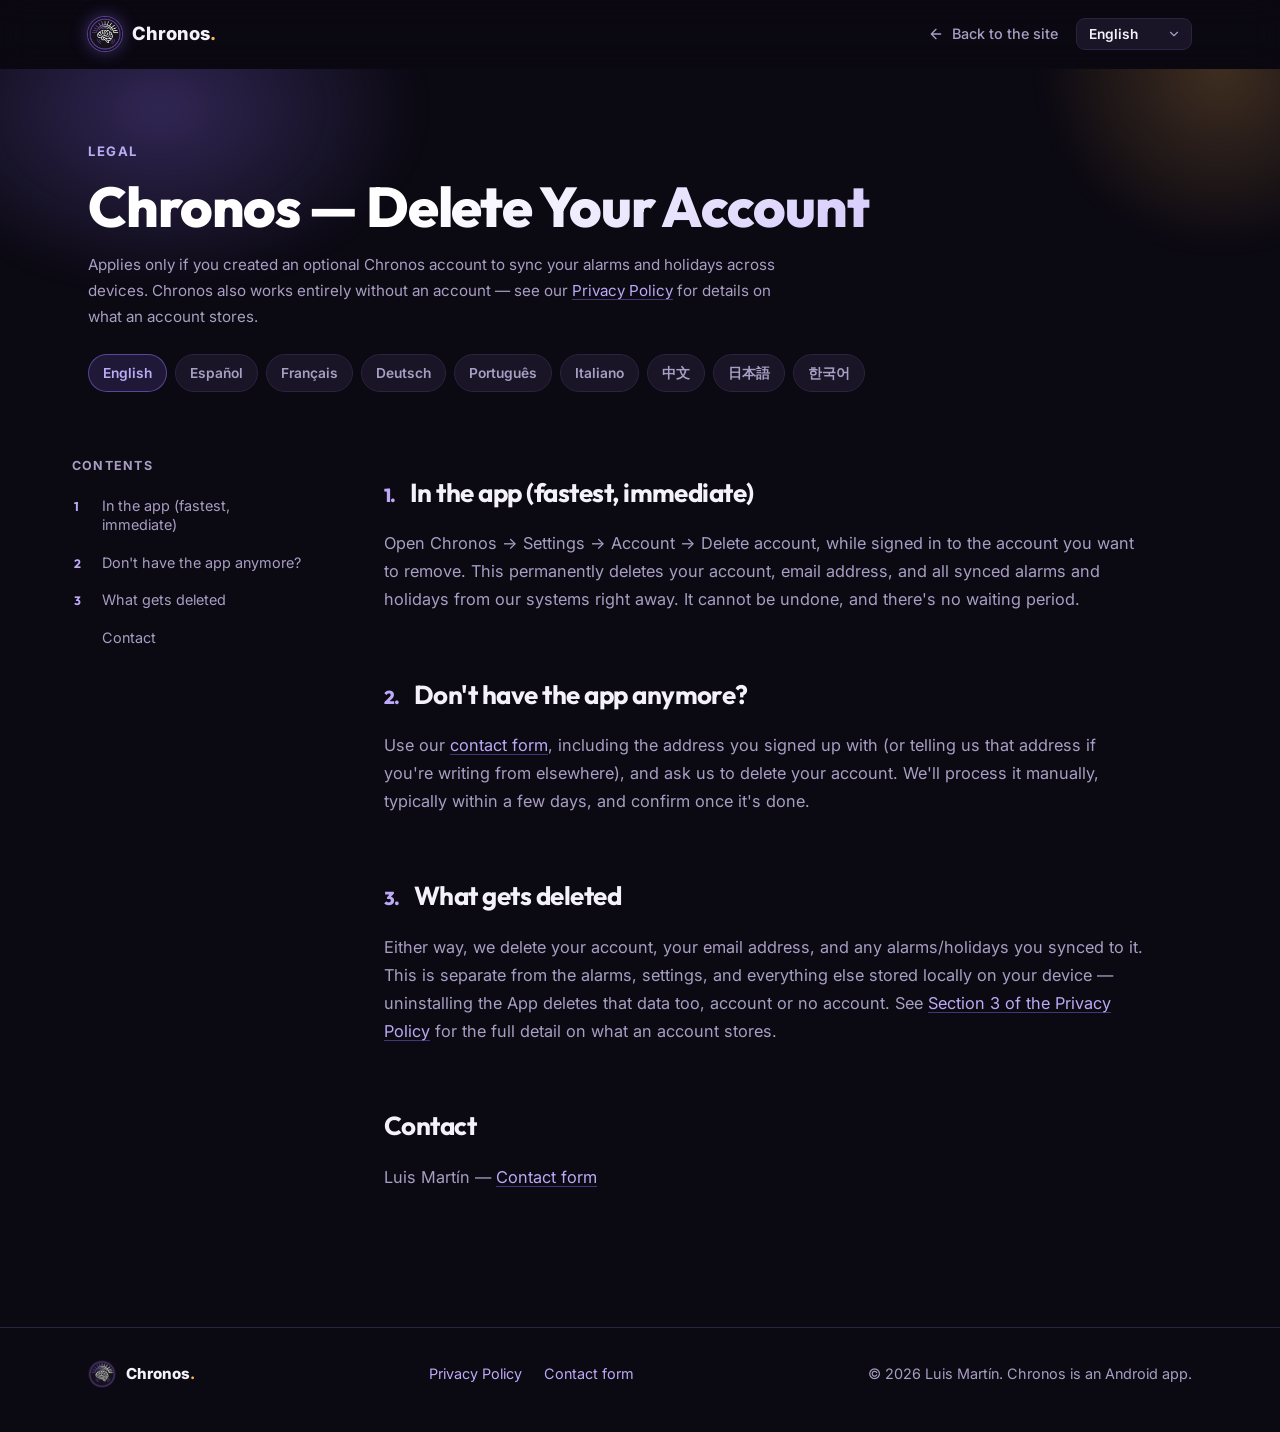
==== commit 5bd61e9f: "feat(contact): replace exposed mailto links with the chronos-web contact form All mailto:chronosinte" ====
--- a/delete-account.html
+++ b/delete-account.html
@@ -70,10 +70,10 @@
 from our systems right away. It cannot be undone, and there's no waiting period.</p>
 
 <h2>2. Don't have the app anymore?</h2>
-<p>Email us at <a href="mailto:chronosintelligentalarm@gmail.com">chronosintelligentalarm@gmail.com</a>
-from the address you signed up with (or tell us that address if you're writing from elsewhere) and
-ask us to delete your account. We'll process it manually, typically within a few days, and confirm
-once it's done.</p>
+<p>Use our <a href="https://chronosintelligentalarm.com/contact/?category=deletion">contact form</a>,
+including the address you signed up with (or telling us that address if you're writing from
+elsewhere), and ask us to delete your account. We'll process it manually, typically within a few
+days, and confirm once it's done.</p>
 
 <h2>3. What gets deleted</h2>
 <p>Either way, we delete your account, your email address, and any alarms/holidays you synced to
@@ -82,7 +82,7 @@
 <a href="./">Section 3 of the Privacy Policy</a> for the full detail on what an account stores.</p>
 
 <h2>Contact</h2>
-<p>Luis Martín — <a href="mailto:chronosintelligentalarm@gmail.com">chronosintelligentalarm@gmail.com</a></p>
+<p>Luis Martín — <a href="https://chronosintelligentalarm.com/contact/">Contact form</a></p>
 
 <hr class="divider">
 
@@ -99,10 +99,10 @@
 ningún periodo de espera.</p>
 
 <h2>2. ¿Ya no tienes la app?</h2>
-<p>Escríbenos a <a href="mailto:chronosintelligentalarm@gmail.com">chronosintelligentalarm@gmail.com</a>
-desde el correo con el que te registraste (o indícanoslo si escribes desde otra dirección) y
-pídenos que eliminemos tu cuenta. Lo tramitaremos manualmente, normalmente en pocos días, y te
-confirmaremos cuando esté hecho.</p>
+<p>Usa nuestro <a href="https://chronosintelligentalarm.com/contact/?category=deletion">formulario de
+contacto</a>, indicando el correo con el que te registraste (o esa dirección, si escribes desde
+otra), y pídenos que eliminemos tu cuenta. Lo tramitaremos manualmente, normalmente en pocos días,
+y te confirmaremos cuando esté hecho.</p>
 
 <h2>3. Qué se elimina</h2>
 <p>En cualquiera de los dos casos, eliminamos tu cuenta, tu correo electrónico y las alarmas o
@@ -113,7 +113,7 @@
 cuenta.</p>
 
 <h2>Contacto</h2>
-<p>Luis Martín — <a href="mailto:chronosintelligentalarm@gmail.com">chronosintelligentalarm@gmail.com</a></p>
+<p>Luis Martín — <a href="https://chronosintelligentalarm.com/contact/">Formulario de contacto</a></p>
 
 <hr class="divider">
 
@@ -131,10 +131,10 @@
 n'y a aucun délai d'attente.</p>
 
 <h2>2. Vous n'avez plus l'App ?</h2>
-<p>Écrivez-nous à <a href="mailto:chronosintelligentalarm@gmail.com">chronosintelligentalarm@gmail.com</a>
-depuis l'adresse avec laquelle vous vous êtes inscrit (ou indiquez-la-nous si vous écrivez depuis
-une autre adresse) et demandez-nous de supprimer votre compte. Nous le traiterons manuellement,
-généralement sous quelques jours, et vous confirmerons une fois terminé.</p>
+<p>Utilisez notre <a href="https://chronosintelligentalarm.com/contact/?category=deletion">formulaire de
+contact</a>, en indiquant l'adresse avec laquelle vous vous êtes inscrit (ou cette adresse, si vous
+écrivez depuis une autre), et demandez-nous de supprimer votre compte. Nous le traiterons
+manuellement, généralement sous quelques jours, et vous confirmerons une fois terminé.</p>
 
 <h2>3. Ce qui est supprimé</h2>
 <p>Dans les deux cas, nous supprimons votre compte, votre adresse e-mail et les alarmes/jours
@@ -145,7 +145,7 @@
 compte stocke.</p>
 
 <h2>Contact</h2>
-<p>Luis Martín — <a href="mailto:chronosintelligentalarm@gmail.com">chronosintelligentalarm@gmail.com</a></p>
+<p>Luis Martín — <a href="https://chronosintelligentalarm.com/contact/">Formulaire de contact</a></p>
 
 <hr class="divider">
 
@@ -162,10 +162,10 @@
 werden, und es gibt keine Wartezeit.</p>
 
 <h2>2. Haben Sie die App nicht mehr?</h2>
-<p>Schreiben Sie uns an <a href="mailto:chronosintelligentalarm@gmail.com">chronosintelligentalarm@gmail.com</a>
-von der Adresse, mit der Sie sich registriert haben (oder teilen Sie uns diese mit, falls Sie von
-einer anderen Adresse schreiben), und bitten Sie uns, Ihr Konto zu löschen. Wir bearbeiten dies
-manuell, in der Regel innerhalb weniger Tage, und bestätigen den Abschluss.</p>
+<p>Nutzen Sie unser <a href="https://chronosintelligentalarm.com/contact/?category=deletion">Kontaktformular</a>
+und geben Sie die Adresse an, mit der Sie sich registriert haben (oder diese Adresse, falls Sie von
+einer anderen schreiben), und bitten Sie uns, Ihr Konto zu löschen. Wir bearbeiten dies manuell, in
+der Regel innerhalb weniger Tage, und bestätigen den Abschluss.</p>
 
 <h2>3. Was gelöscht wird</h2>
 <p>In beiden Fällen löschen wir Ihr Konto, Ihre E-Mail-Adresse und alle damit synchronisierten
@@ -176,7 +176,7 @@
 speichert.</p>
 
 <h2>Kontakt</h2>
-<p>Luis Martín — <a href="mailto:chronosintelligentalarm@gmail.com">chronosintelligentalarm@gmail.com</a></p>
+<p>Luis Martín — <a href="https://chronosintelligentalarm.com/contact/">Kontaktformular</a></p>
 
 <hr class="divider">
 
@@ -193,9 +193,9 @@
 período de espera.</p>
 
 <h2>2. Já não tem a App?</h2>
-<p>Escreva-nos para <a href="mailto:chronosintelligentalarm@gmail.com">chronosintelligentalarm@gmail.com</a>
-a partir do e-mail com que se registou (ou indique-nos esse e-mail se estiver a escrever de outro
-endereço) e peça-nos para eliminar a sua conta. Trataremos disso manualmente, normalmente em
+<p>Utilize o nosso <a href="https://chronosintelligentalarm.com/contact/?category=deletion">formulário de
+contacto</a>, indicando o e-mail com que se registou (ou esse e-mail, se estiver a escrever de outro
+endereço), e peça-nos para eliminar a sua conta. Trataremos disso manualmente, normalmente em
 poucos dias, e confirmaremos quando estiver concluído.</p>
 
 <h2>3. O que é eliminado</h2>
@@ -207,7 +207,7 @@
 guarda.</p>
 
 <h2>Contacto</h2>
-<p>Luis Martín — <a href="mailto:chronosintelligentalarm@gmail.com">chronosintelligentalarm@gmail.com</a></p>
+<p>Luis Martín — <a href="https://chronosintelligentalarm.com/contact/">Formulário de contacto</a></p>
 
 <hr class="divider">
 
@@ -225,10 +225,10 @@
 e non c'è alcun periodo di attesa.</p>
 
 <h2>2. Non hai più l'App?</h2>
-<p>Scrivici a <a href="mailto:chronosintelligentalarm@gmail.com">chronosintelligentalarm@gmail.com</a>
-dall'indirizzo con cui ti sei registrato (o indicacelo se scrivi da un altro indirizzo) e chiedici
-di eliminare il tuo account. Lo elaboreremo manualmente, in genere entro pochi giorni, e ti
-confermeremo il completamento.</p>
+<p>Usa il nostro <a href="https://chronosintelligentalarm.com/contact/?category=deletion">modulo di
+contatto</a>, indicando l'indirizzo con cui ti sei registrato (o tale indirizzo, se scrivi da un
+altro), e chiedici di eliminare il tuo account. Lo elaboreremo manualmente, in genere entro pochi
+giorni, e ti confermeremo il completamento.</p>
 
 <h2>3. Cosa viene eliminato</h2>
 <p>In entrambi i casi, eliminiamo il tuo account, la tua e-mail e le sveglie/festività che vi hai
@@ -239,7 +239,7 @@
 memorizza un account.</p>
 
 <h2>Contatto</h2>
-<p>Luis Martín — <a href="mailto:chronosintelligentalarm@gmail.com">chronosintelligentalarm@gmail.com</a></p>
+<p>Luis Martín — <a href="https://chronosintelligentalarm.com/contact/">Modulo di contatto</a></p>
 
 <hr class="divider">
 
@@ -254,10 +254,9 @@
 永久删除您的账号、电子邮箱以及所有已同步的闹钟/节假日。此操作无法撤销，也没有等待期。</p>
 
 <h2>2. 已经没有这个应用了？</h2>
-<p>请使用您注册时使用的邮箱发送邮件至
-<a href="mailto:chronosintelligentalarm@gmail.com">chronosintelligentalarm@gmail.com</a>
-（如果您从其他邮箱发送，请告知我们该邮箱），并要求我们删除您的账号。我们会手动处理，通常在几天
-内完成，并在完成后与您确认。</p>
+<p>请使用我们的<a href="https://chronosintelligentalarm.com/contact/?category=deletion">联系表单</a>，
+填写您注册时使用的邮箱（如果您从其他邮箱发送，请告知我们该邮箱），并要求我们删除您的账号。我们会
+手动处理，通常在几天内完成，并在完成后与您确认。</p>
 
 <h2>3. 会删除哪些内容</h2>
 <p>无论采用哪种方式，我们都会删除您的账号、电子邮箱，以及您同步到该账号的闹钟/节假日。这与您设备
@@ -266,7 +265,7 @@
 <a href="./">隐私政策第 3 节</a>。</p>
 
 <h2>联系方式</h2>
-<p>Luis Martín — <a href="mailto:chronosintelligentalarm@gmail.com">chronosintelligentalarm@gmail.com</a></p>
+<p>Luis Martín — <a href="https://chronosintelligentalarm.com/contact/">联系表单</a></p>
 
 <hr class="divider">
 
@@ -283,10 +282,9 @@
 待機期間もありません。</p>
 
 <h2>2. すでにアプリをお持ちでない場合</h2>
-<p>ご登録いただいたメールアドレスから
-<a href="mailto:chronosintelligentalarm@gmail.com">chronosintelligentalarm@gmail.com</a>
-までご連絡いただき（別のアドレスからご連絡の場合は登録アドレスをお知らせください）、アカウントの
-削除をご依頼ください。通常数日以内に手動で対応し、完了後にご連絡いたします。</p>
+<p><a href="https://chronosintelligentalarm.com/contact/?category=deletion">お問い合わせフォーム</a>に
+ご登録のメールアドレスをご記入のうえ（別のアドレスからご連絡の場合は登録アドレスをお知らせくださ
+い）、アカウントの削除をご依頼ください。通常数日以内に手動で対応し、完了後にご連絡いたします。</p>
 
 <h2>3. 削除される内容</h2>
 <p>いずれの方法でも、お客様のアカウント、メールアドレス、およびそこに同期されたアラーム/祝日を
@@ -296,7 +294,7 @@
 <a href="./">プライバシーポリシー第3項</a>をご覧ください。</p>
 
 <h2>お問い合わせ</h2>
-<p>Luis Martín — <a href="mailto:chronosintelligentalarm@gmail.com">chronosintelligentalarm@gmail.com</a></p>
+<p>Luis Martín — <a href="https://chronosintelligentalarm.com/contact/">お問い合わせフォーム</a></p>
 
 <hr class="divider">
 
@@ -312,10 +310,9 @@
 이 작업은 되돌릴 수 없으며, 대기 기간도 없습니다.</p>
 
 <h2>2. 더 이상 앱이 없으신가요?</h2>
-<p>가입 시 사용한 이메일로
-<a href="mailto:chronosintelligentalarm@gmail.com">chronosintelligentalarm@gmail.com</a>
-으로 연락해 주시고(다른 주소에서 연락하시는 경우 가입 이메일을 알려주세요), 계정 삭제를
-요청해 주세요. 보통 며칠 이내에 수동으로 처리해 드리며, 완료되면 확인해 드립니다.</p>
+<p>저희 <a href="https://chronosintelligentalarm.com/contact/?category=deletion">문의 양식</a>을 이용해
+가입 시 사용한 이메일을 알려주시고(다른 주소에서 연락하시는 경우 가입 이메일을 알려주세요), 계정
+삭제를 요청해 주세요. 보통 며칠 이내에 수동으로 처리해 드리며, 완료되면 확인해 드립니다.</p>
 
 <h2>3. 삭제되는 항목</h2>
 <p>두 경우 모두 계정, 이메일 주소, 그리고 해당 계정에 동기화한 알람/공휴일을 삭제합니다. 이는
@@ -324,7 +321,7 @@
 <a href="./">개인정보 처리방침 3항</a>을 참조하세요.</p>
 
 <h2>문의</h2>
-<p>Luis Martín — <a href="mailto:chronosintelligentalarm@gmail.com">chronosintelligentalarm@gmail.com</a></p>
+<p>Luis Martín — <a href="https://chronosintelligentalarm.com/contact/">문의 양식</a></p>
 <!-- LEGAL:END -->
     </article>
   </div>
@@ -338,7 +335,7 @@
     </div>
     <div class="foot-links">
       <a href="./"><span data-l="en">Privacy Policy</span><span data-l="es">Política de privacidad</span><span data-l="fr">Politique de confidentialité</span><span data-l="de">Datenschutzerklärung</span><span data-l="pt">Política de privacidade</span><span data-l="it">Informativa sulla privacy</span><span data-l="zh">隐私政策</span><span data-l="ja">プライバシーポリシー</span><span data-l="ko">개인정보 처리방침</span></a>
-      <a href="mailto:chronosintelligentalarm@gmail.com">chronosintelligentalarm@gmail.com</a>
+      <a href="https://chronosintelligentalarm.com/contact/"><span data-l="en">Contact form</span><span data-l="es">Formulario de contacto</span><span data-l="fr">Formulaire de contact</span><span data-l="de">Kontaktformular</span><span data-l="pt">Formulário de contacto</span><span data-l="it">Modulo di contatto</span><span data-l="zh">联系表单</span><span data-l="ja">お問い合わせフォーム</span><span data-l="ko">문의 양식</span></a>
     </div>
     <div><span data-l="en">© 2026 Luis Martín. Chronos is an Android app.</span><span data-l="es">© 2026 Luis Martín. Chronos es una app para Android.</span><span data-l="fr">© 2026 Luis Martín. Chronos est une application Android.</span><span data-l="de">© 2026 Luis Martín. Chronos ist eine Android-App.</span><span data-l="pt">© 2026 Luis Martín. Chronos é uma app para Android.</span><span data-l="it">© 2026 Luis Martín. Chronos è un'app per Android.</span><span data-l="zh">© 2026 Luis Martín。Chronos 是一款 Android 应用。</span><span data-l="ja">© 2026 Luis Martín。Chronos は Android アプリです。</span><span data-l="ko">© 2026 Luis Martín. Chronos는 Android 앱입니다.</span></div>
   </div>
